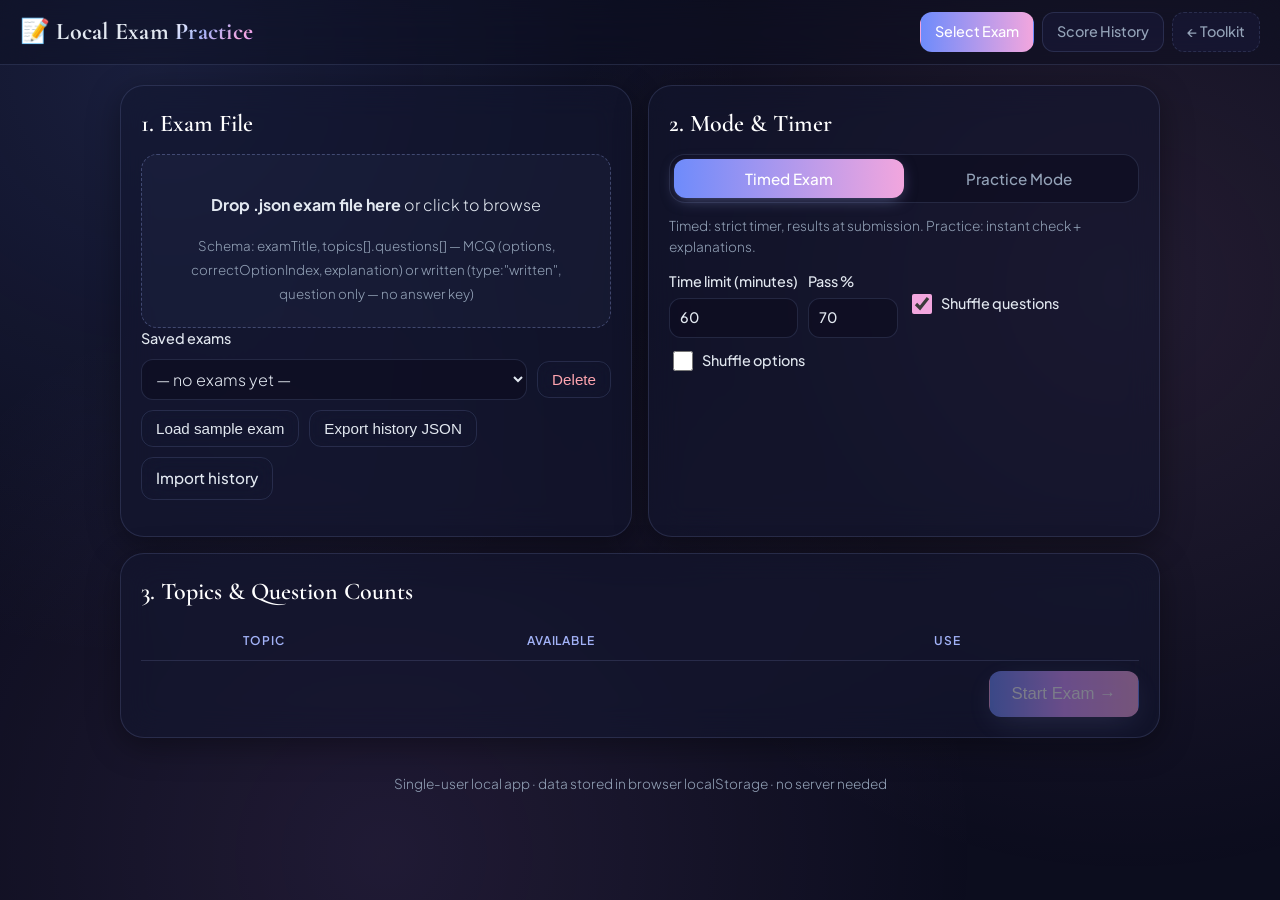
==== exam/index.html @ 3dac307d "Added exam web app" ====
<!DOCTYPE html>
<html lang="en">
<head>
<meta charset="UTF-8" />
<meta name="viewport" content="width=device-width, initial-scale=1.0" />
<title>Select Exam — Local Practice Exam App</title>
<meta name="theme-color" content="#0c0d1e" />
<meta name="description" content="Practice exams with timer, scoring and history — runs entirely in your browser." />
<meta name="mobile-web-app-capable" content="yes" />
<meta name="apple-mobile-web-app-capable" content="yes" />
<meta name="apple-mobile-web-app-status-bar-style" content="black-translucent" />
<meta name="apple-mobile-web-app-title" content="Practice Exam" />
<link rel="manifest" href="../manifest.webmanifest" />
<link rel="icon" type="image/svg+xml" href="../icons/icon.svg" />
<link rel="apple-touch-icon" href="../icons/icon-192.png" />
<link rel="preconnect" href="https://fonts.googleapis.com" />
<link rel="preconnect" href="https://fonts.gstatic.com" crossorigin />
<link href="https://fonts.googleapis.com/css2?family=Cormorant+Garamond:ital,wght@0,300;0,400;0,600;0,700;1,400&family=Plus+Jakarta+Sans:wght@300;400;500;600;700&display=swap" rel="stylesheet" />
<link rel="stylesheet" href="css/styles.css" />
</head>
<body>
<header class="app-header">
  <div class="brand">📝 Local Exam <span>Practice</span></div>
  <nav id="main-nav">
    <a href="index.html" data-page="select" class="nav-btn active">Select Exam</a>
    <a href="history.html" data-page="history" class="nav-btn">Score History</a>
    <a href="../index.html" class="nav-btn toolkit">← Toolkit</a>
  </nav>
</header>

<main id="app">
  <div class="grid-2">
    <div class="card">
      <h2>1. Exam File</h2>
      <div id="dropzone" class="dropzone">
        <p><strong>Drop .json exam file here</strong> or click to browse</p>
        <input type="file" id="file-input" accept=".json,application/json" hidden />
        <small>Schema: examTitle, topics[].questions[] — MCQ (options, correctOptionIndex, explanation) or written (type:"written", question only — no answer key)</small>
      </div>
      <label class="field-label">Saved exams</label>
      <div class="row">
        <select id="saved-exams"></select>
        <button id="btn-delete-exam" class="btn danger ghost" title="Delete selected exam">Delete</button>
      </div>
      <div class="row">
        <button id="btn-load-sample" class="btn ghost">Load sample exam</button>
        <button id="btn-export-history" class="btn ghost">Export history JSON</button>
        <label class="btn ghost file-label">Import history
          <input type="file" id="history-import" accept=".json" hidden />
        </label>
      </div>
      <p id="exam-meta" class="muted"></p>
    </div>

    <div class="card">
      <h2>2. Mode & Timer</h2>
      <div class="segmented" id="mode-selector">
        <button data-mode="timed" class="active">Timed Exam</button>
        <button data-mode="practice">Practice Mode</button>
      </div>
      <p class="muted small" id="mode-help">Timed: strict timer, results at submission. Practice: instant check + explanations.</p>
      <div class="row">
        <label class="field-label">Time limit (minutes)
          <input type="number" id="time-limit" min="1" max="600" value="60" />
        </label>
        <label class="field-label">Pass %
          <input type="number" id="pass-pct" min="1" max="100" value="70" />
        </label>
        <label class="field-label checkbox"><input type="checkbox" id="shuffle-q" checked /> Shuffle questions</label>
        <label class="field-label checkbox"><input type="checkbox" id="shuffle-o" /> Shuffle options</label>
      </div>
    </div>
  </div>

  <div class="card">
    <h2>3. Topics & Question Counts</h2>
    <table class="topic-table">
      <thead><tr><th></th><th>Topic</th><th>Available</th><th>Use</th></tr></thead>
      <tbody id="topic-rows"></tbody>
    </table>
    <div class="row space-between">
      <p id="total-selected" class="muted"></p>
      <button id="btn-start" class="btn primary big" disabled>Start Exam →</button>
    </div>
  </div>
</main>

<footer class="muted small center">Single-user local app · data stored in browser localStorage · no server needed</footer>
<script type="module" src="js/dashboard.js"></script>
<script>
if ('serviceWorker' in navigator) {
  window.addEventListener('load', () => { navigator.serviceWorker.register('../sw.js'); });
}
</script>
</body>
</html>
---- exam/css/styles.css ----
:root{
  --bg:#0c0d1e;
  --bg2:#1c1d42;
  --deep:rgba(12,13,30,.6);
  --card:rgba(19,22,48,.55);
  --card2:rgba(28,29,66,.45);
  --line:rgba(162,178,247,.15);
  --line2:rgba(216,150,255,.18);
  --ink:#e2e8f0;
  --muted:#94a3b8;
  --faint:#7c86b8;
  --primary:#a2b2f7;
  --peri-dark:#6e8bfb;
  --violet:#d896ff;
  --sakura:#f2a6de;
  --celestial:#89cff0;
  --green:#8fe3b0;
  --red:#fda4af;
  --yellow:#f2a6de;
  --radius:1rem;
  --serif:'Cormorant Garamond',Georgia,serif;
  --sans:'Plus Jakarta Sans',system-ui,-apple-system,sans-serif;
}
*{box-sizing:border-box}
html{-webkit-text-size-adjust:100%}
body{
  margin:0;
  font-family:var(--sans);
  font-weight:300;
  line-height:1.5;
  background:var(--bg);
  color:var(--ink);
  min-height:100vh;
  padding-top:env(safe-area-inset-top,0px);
  padding-bottom:env(safe-area-inset-bottom,0px);
}
body::before{
  content:'';
  position:fixed;
  inset:0;
  pointer-events:none;
  z-index:0;
  background:
    radial-gradient(circle at 12% 8%,rgba(110,139,251,.14),transparent 42%),
    radial-gradient(circle at 88% 32%,rgba(242,166,222,.1),transparent 46%),
    radial-gradient(circle at 30% 95%,rgba(216,150,255,.1),transparent 48%);
}
.app-header,main,footer{position:relative;z-index:1}
::selection{background:rgba(242,166,222,.3);color:#fff}
::-webkit-scrollbar{width:8px}
::-webkit-scrollbar-track{background:#0c0d1e}
::-webkit-scrollbar-thumb{background:#2b2e5c;border-radius:4px}
::-webkit-scrollbar-thumb:hover{background:#a2b2f7}
.app-header{
  display:flex;justify-content:space-between;align-items:center;gap:10px;flex-wrap:wrap;
  padding:12px 20px;
  background:rgba(12,13,30,.4);
  -webkit-backdrop-filter:blur(16px);backdrop-filter:blur(16px);
  border-bottom:1px solid var(--line);
  color:var(--ink);
  position:sticky;top:0;z-index:10;
}
.brand{font-family:var(--serif);font-weight:700;font-size:1.5rem;letter-spacing:.01em}
.brand span{
  background:linear-gradient(135deg,#fff 0%,#a2b2f7 40%,#f2a6de 80%,#d896ff 100%);
  -webkit-background-clip:text;background-clip:text;-webkit-text-fill-color:transparent;
}
nav#main-nav{display:flex;gap:8px;flex-wrap:wrap}
.nav-btn{background:var(--card2);border:1px solid var(--line);color:var(--muted);border-radius:.75rem;padding:8px 14px;cursor:pointer;text-decoration:none;display:inline-block;font-weight:500;font-size:.9rem;transition:all .3s ease}
.nav-btn.active,.nav-btn:hover{background:linear-gradient(to right,var(--peri-dark),var(--sakura));border-color:transparent;color:#fff}
.nav-btn.toolkit{border-style:dashed}
main{max-width:1080px;margin:0 auto;padding:20px}
.view{display:none}.view.active{display:block;animation:fade .2s ease-in}@keyframes fade{from{opacity:0}to{opacity:1}}
.card{
  background:var(--card);
  -webkit-backdrop-filter:blur(16px);backdrop-filter:blur(16px);
  border:1px solid var(--line);
  border-radius:1.5rem;
  padding:20px;margin-bottom:16px;
  box-shadow:0 8px 32px 0 rgba(0,0,0,.37);
}
.card h2{font-family:var(--serif);font-weight:600;font-size:1.5rem;color:#fff;margin:0 0 12px}
.grid-2{display:grid;grid-template-columns:1fr 1fr;gap:16px}.grid-3{display:grid;grid-template-columns:repeat(3,1fr);gap:16px;margin-bottom:16px}
@media(max-width:800px){.grid-2,.grid-3{grid-template-columns:1fr}.exam-layout{flex-direction:column}}
.dropzone{border:1px dashed rgba(162,178,247,.3);border-radius:1rem;padding:22px;text-align:center;cursor:pointer;background:rgba(162,178,247,.04);transition:all .3s ease}
.dropzone.drag{background:rgba(242,166,222,.07);border-color:rgba(242,166,222,.5)}
.dropzone small{color:var(--muted);font-weight:300}
.row{display:flex;gap:10px;align-items:center;flex-wrap:wrap;margin-top:10px}.space-between{justify-content:space-between}.spacer{flex:1}
.field-label{display:flex;flex-direction:column;gap:6px;font-weight:500;font-size:.9rem;color:var(--ink)}.field-label.checkbox{flex-direction:row;align-items:center}
input[type=number],select{padding:8px 10px;background:var(--deep);border:1px solid var(--line);border-radius:.75rem;min-width:90px;color:var(--ink);font:inherit}
input[type=number]:focus,select:focus{outline:none;border-color:rgba(242,166,222,.5);box-shadow:0 0 0 2px rgba(242,166,222,.15)}
select{flex:1}
input[type=checkbox]{width:20px;height:20px;accent-color:var(--sakura)}
.btn{border:1px solid var(--line);background:var(--card2);-webkit-backdrop-filter:blur(12px);backdrop-filter:blur(12px);border-radius:.75rem;padding:9px 14px;cursor:pointer;font-weight:500;color:var(--ink);text-decoration:none;display:inline-block;font-size:.95rem;transition:all .3s ease}
.btn.primary{background:linear-gradient(to right,var(--peri-dark),var(--violet),var(--sakura));border-color:transparent;color:#fff;box-shadow:0 8px 32px -8px rgba(162,178,247,.4)}
.btn.big{font-size:1.05rem;padding:12px 22px}
.btn.danger{color:var(--red)}.btn.ghost{background:transparent}.btn:hover{border-color:rgba(242,166,222,.4);color:#fff}.btn.primary:hover{color:#fff}
.btn:disabled{opacity:.45;cursor:not-allowed}
.file-label{cursor:pointer}
.segmented{display:flex;background:var(--deep);border:1px solid var(--line);border-radius:1rem;padding:4px}
.segmented button{flex:1;border:0;background:transparent;padding:10px;border-radius:.75rem;font-weight:500;font-size:.95rem;cursor:pointer;color:var(--muted);font-family:var(--sans);transition:all .3s ease}
.segmented button.active{background:linear-gradient(to right,var(--peri-dark),var(--sakura));color:#fff;box-shadow:0 4px 16px -4px rgba(162,178,247,.5)}
.muted{color:var(--muted)}.small{font-size:.85rem}.center{text-align:center}
.topic-table{width:100%;border-collapse:collapse}.topic-table th,.topic-table td{padding:10px;border-bottom:1px solid var(--line);text-align:left}
.topic-table th{font-size:.75rem;font-weight:600;text-transform:uppercase;letter-spacing:.08em;color:var(--primary)}
.topic-table input[type=number]{width:80px;min-width:0}
.exam-topbar{display:flex;gap:12px;align-items:center;background:var(--card);-webkit-backdrop-filter:blur(16px);backdrop-filter:blur(16px);border:1px solid var(--line);border-radius:1rem;padding:10px 14px;margin-bottom:12px;box-shadow:0 8px 32px 0 rgba(0,0,0,.37);position:sticky;top:62px;z-index:5;flex-wrap:wrap}
.topbar-mid{display:flex;align-items:center;gap:10px;flex:1;min-width:140px}
.progress{width:180px;max-width:100%;height:10px;background:var(--deep);border:1px solid var(--line);border-radius:99px;overflow:hidden;flex:1}
#progress-fill{height:100%;width:0;background:linear-gradient(to right,var(--peri-dark),var(--sakura))}
#progress-label{color:var(--muted);font-size:.8rem}
.timer{font-variant-numeric:tabular-nums;font-weight:600;font-size:1.2rem;background:var(--deep);border:1px solid var(--line);color:var(--ink);padding:6px 12px;border-radius:.75rem}
.timer.danger{background:rgba(253,164,175,.15);border-color:var(--red);color:var(--red);animation:pulse 1s infinite}
@keyframes pulse{50%{opacity:.7}}
.badge{display:inline-block;background:rgba(242,166,222,.15);border:1px solid rgba(242,166,222,.3);color:var(--sakura);font-size:.75rem;font-weight:600;padding:3px 9px;border-radius:99px}
.exam-layout{display:flex;gap:14px;align-items:flex-start}
.navigator{background:var(--card);-webkit-backdrop-filter:blur(16px);backdrop-filter:blur(16px);border:1px solid var(--line);border-radius:1rem;padding:12px;display:grid;grid-template-columns:repeat(5,38px);gap:8px;box-shadow:0 8px 32px 0 rgba(0,0,0,.37)}
.navigator.collapsed{display:none}
.nav-dot{width:38px;height:38px;border-radius:.75rem;border:1px solid var(--line);background:var(--deep);color:var(--muted);cursor:pointer;font-weight:600;position:relative;transition:all .3s ease}
.nav-dot.answered{background:linear-gradient(to right,var(--peri-dark),var(--sakura));color:#fff;border-color:transparent}
.nav-dot.current{outline:2px solid var(--primary);color:var(--ink)}
.nav-dot.flagged::after{content:"⚑";position:absolute;top:-9px;right:-5px;font-size:.8rem;color:var(--sakura)}
.question-card{flex:1;min-width:0}
#q-count{margin-left:8px}
#q-text{font-family:var(--serif);font-weight:600;font-size:1.6rem;color:#fff}
.opt{display:flex;align-items:center;gap:10px;background:var(--card2);border:1px solid var(--line);border-radius:.75rem;padding:11px;margin:8px 0;cursor:pointer;transition:all .3s ease}
.opt:hover{border-color:rgba(242,166,222,.45)}
.opt.selected{border-color:var(--primary);background:rgba(162,178,247,.12)}
.opt.correct{border-color:var(--green);background:rgba(143,227,176,.1)}
.opt.wrong{border-color:var(--red);background:rgba(253,164,175,.1)}
.opt.eliminated{opacity:.45;text-decoration:line-through}
.opt .elim{margin-left:auto;border:0;background:transparent;color:var(--muted);cursor:pointer;opacity:.6}
.opt .elim:hover{opacity:1;color:var(--ink)}
.explanation{background:rgba(216,150,255,.08);border:1px solid var(--line2);border-radius:.75rem;padding:12px;margin-top:12px}
.hidden{display:none!important}
.hero{text-align:center;padding:28px}
.hero.pass{border-top:8px solid var(--green)}
.hero.fail{border-top:8px solid var(--red)}
.hero h1{
  font-size:3rem;margin:0;
  background:linear-gradient(135deg,#fff 0%,#a2b2f7 40%,#f2a6de 80%,#d896ff 100%);
  -webkit-background-clip:text;background-clip:text;-webkit-text-fill-color:transparent;
  filter:drop-shadow(0 0 15px rgba(162,178,247,.4));
}
.tbar{height:12px;background:var(--deep);border:1px solid var(--line);border-radius:99px;overflow:hidden}
.tbar>div{height:100%;background:linear-gradient(90deg,var(--peri-dark),var(--celestial))}
.stat{background:var(--card);-webkit-backdrop-filter:blur(16px);backdrop-filter:blur(16px);border:1px solid var(--line);border-radius:1rem;padding:16px;text-align:center;box-shadow:0 8px 32px 0 rgba(0,0,0,.37)}
.stat b{font-size:1.6rem;display:block;color:var(--peri-light)}
.stat span{color:var(--muted);font-size:.8rem}
#trend-chart{width:100%;background:var(--deep);border-radius:.75rem;border:1px solid var(--line)}
.review-item{border-bottom:1px solid var(--line);padding:12px 0}
.written-wrap{display:flex;flex-direction:column;gap:8px}
.written-input{width:100%;min-height:160px;padding:12px;background:var(--deep);border:1px solid var(--line);border-radius:.75rem;font:inherit;color:var(--ink);resize:vertical}
.written-input:focus{outline:none;border-color:rgba(242,166,222,.5);box-shadow:0 0 0 2px rgba(242,166,222,.15)}
.written-input::placeholder{color:var(--faint)}
.nav-dot.written{border-style:dashed}
footer{padding:0 20px 32px}
@media(prefers-reduced-motion:reduce){*{transition:none!important;animation:none!important}}
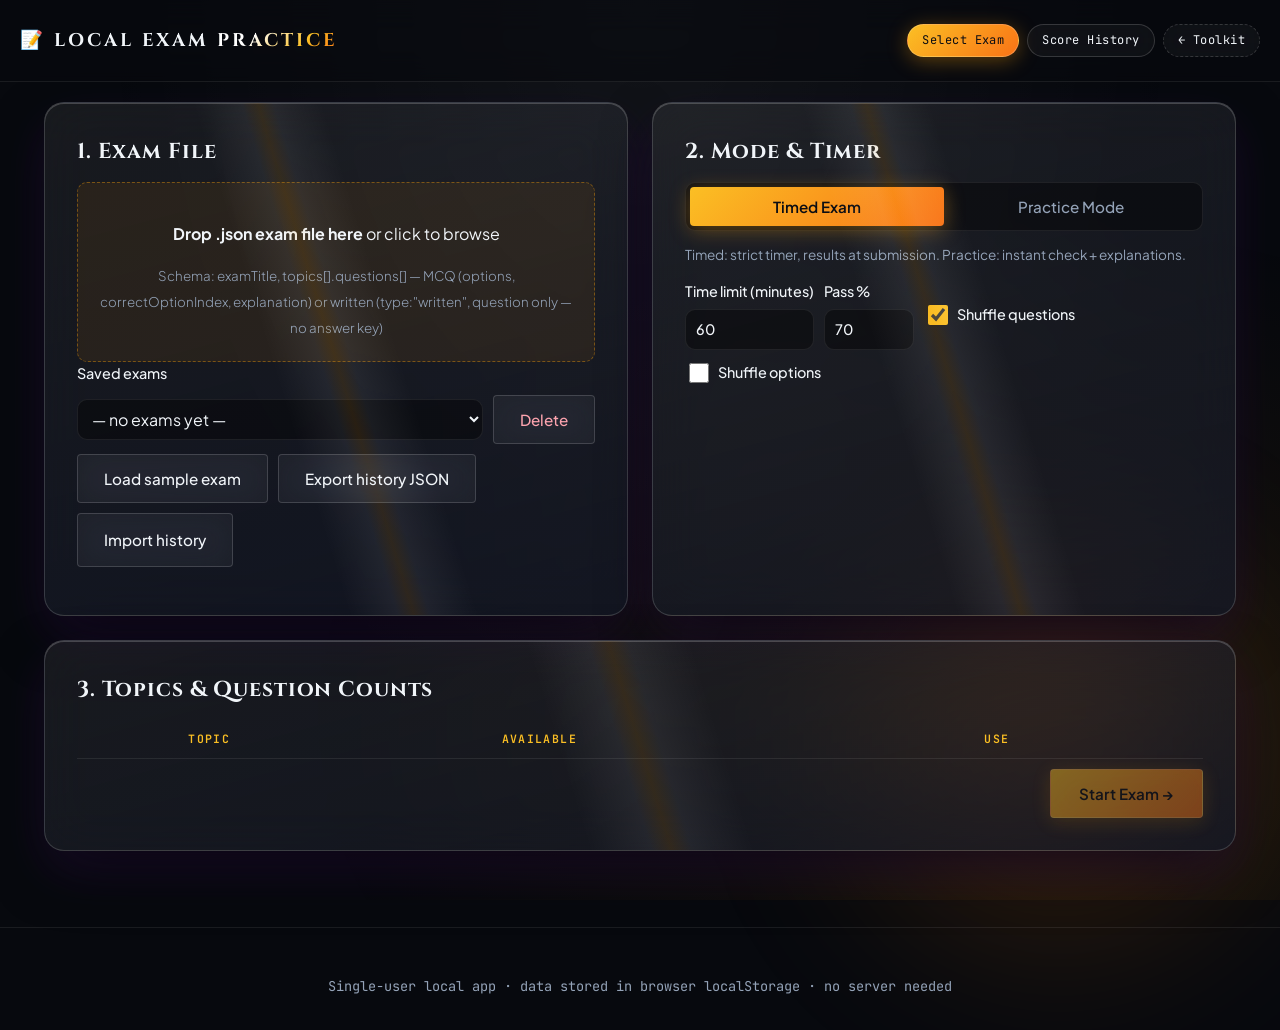
==== commit 30c26d10: "Updated the theme for the exam web app" ====
--- a/exam/index.html
+++ b/exam/index.html
@@ -4,7 +4,7 @@
 <meta charset="UTF-8" />
 <meta name="viewport" content="width=device-width, initial-scale=1.0" />
 <title>Select Exam — Local Practice Exam App</title>
-<meta name="theme-color" content="#0c0d1e" />
+<meta name="theme-color" content="#07090e" />
 <meta name="description" content="Practice exams with timer, scoring and history — runs entirely in your browser." />
 <meta name="mobile-web-app-capable" content="yes" />
 <meta name="apple-mobile-web-app-capable" content="yes" />
@@ -15,7 +15,7 @@
 <link rel="apple-touch-icon" href="../icons/icon-192.png" />
 <link rel="preconnect" href="https://fonts.googleapis.com" />
 <link rel="preconnect" href="https://fonts.gstatic.com" crossorigin />
-<link href="https://fonts.googleapis.com/css2?family=Cormorant+Garamond:ital,wght@0,300;0,400;0,600;0,700;1,400&family=Plus+Jakarta+Sans:wght@300;400;500;600;700&display=swap" rel="stylesheet" />
+<link href="https://fonts.googleapis.com/css2?family=Cinzel:wght@500;700;900&family=JetBrains+Mono:wght@300;400;600&family=Plus+Jakarta+Sans:wght@300;400;500;600&display=swap" rel="stylesheet" />
 <link rel="stylesheet" href="css/styles.css" />
 </head>
 <body>
--- a/exam/css/styles.css
+++ b/exam/css/styles.css
@@ -1,39 +1,51 @@
+/* NOCTURNE // Rain Refraction theme — applied to Local Practice Exam App.
+   Structure / class names unchanged; only design tokens restyled. */
 :root{
-  --bg:#0c0d1e;
-  --bg2:#1c1d42;
-  --deep:rgba(12,13,30,.6);
-  --card:rgba(19,22,48,.55);
-  --card2:rgba(28,29,66,.45);
-  --line:rgba(162,178,247,.15);
-  --line2:rgba(216,150,255,.18);
-  --ink:#e2e8f0;
-  --muted:#94a3b8;
-  --faint:#7c86b8;
-  --primary:#a2b2f7;
-  --peri-dark:#6e8bfb;
-  --violet:#d896ff;
-  --sakura:#f2a6de;
-  --celestial:#89cff0;
-  --green:#8fe3b0;
+  --bg-void:#07090e;
+  --bg-surface:rgba(14,18,28,.75);
+  --bg-glass:rgba(255,255,255,.04);
+  --bg-glass-hover:rgba(255,255,255,.075);
+  --border-subtle:rgba(255,255,255,.08);
+  --border-glass:rgba(255,255,255,.16);
+  --border-amber:rgba(245,158,11,.4);
+  --amber-primary:#fbbf24;
+  --amber-burn:#f97316;
+  --amber-glare:#fef08a;
+  --violet-neon:#a855f7;
+  --violet-dusk:#3b0764;
+  --cyan-drop:#38bdf8;
+  --text-main:#f1f5f9;
+  --text-dim:#94a3b8;
+  --text-muted:#64748b;
+  --green:#34d399;
   --red:#fda4af;
-  --yellow:#f2a6de;
-  --radius:1rem;
-  --serif:'Cormorant Garamond',Georgia,serif;
-  --sans:'Plus Jakarta Sans',system-ui,-apple-system,sans-serif;
+  --font-display:'Cinzel',Georgia,serif;
+  --font-body:'Plus Jakarta Sans',-apple-system,sans-serif;
+  --font-mono:'JetBrains Mono',monospace;
+  --radius-sm:4px;
+  --radius-md:10px;
+  --radius-lg:20px;
+  --radius-full:9999px;
+  --shadow-amber-glow:0 0 28px -4px rgba(245,158,11,.35);
+  --shadow-violet-puddle:0 20px 50px -10px rgba(147,51,234,.25);
 }
 *{box-sizing:border-box}
 html{-webkit-text-size-adjust:100%}
 body{
   margin:0;
-  font-family:var(--sans);
-  font-weight:300;
-  line-height:1.5;
-  background:var(--bg);
-  color:var(--ink);
+  font-family:var(--font-body);
+  font-weight:400;
+  line-height:1.6;
+  background-color:var(--bg-void);
+  color:var(--text-main);
   min-height:100vh;
+  overflow-x:hidden;
+  -webkit-font-smoothing:antialiased;
+  -moz-osx-font-smoothing:grayscale;
   padding-top:env(safe-area-inset-top,0px);
   padding-bottom:env(safe-area-inset-bottom,0px);
 }
+/* Atmospheric layers (theme-only, no new DOM) */
 body::before{
   content:'';
   position:fixed;
@@ -41,118 +53,146 @@
   pointer-events:none;
   z-index:0;
   background:
-    radial-gradient(circle at 12% 8%,rgba(110,139,251,.14),transparent 42%),
-    radial-gradient(circle at 88% 32%,rgba(242,166,222,.1),transparent 46%),
-    radial-gradient(circle at 30% 95%,rgba(216,150,255,.1),transparent 48%);
+    radial-gradient(ellipse at 50% 0%,rgba(255,255,255,.05) 0%,transparent 60%),
+    radial-gradient(ellipse at 80% 80%,rgba(245,158,11,.08) 0%,transparent 50%);
+}
+body::after{
+  content:'';
+  position:fixed;
+  pointer-events:none;
+  z-index:0;
+  bottom:-150px;
+  right:-80px;
+  width:600px;
+  height:600px;
+  background:radial-gradient(circle,rgba(249,115,22,.22) 0%,rgba(217,119,6,.08) 45%,transparent 70%);
+  filter:blur(60px);
 }
 .app-header,main,footer{position:relative;z-index:1}
-::selection{background:rgba(242,166,222,.3);color:#fff}
+::selection{background:rgba(245,158,11,.35);color:#000}
 ::-webkit-scrollbar{width:8px}
-::-webkit-scrollbar-track{background:#0c0d1e}
-::-webkit-scrollbar-thumb{background:#2b2e5c;border-radius:4px}
-::-webkit-scrollbar-thumb:hover{background:#a2b2f7}
+::-webkit-scrollbar-track{background:#07090e}
+::-webkit-scrollbar-thumb{background:#2a2f3f;border-radius:4px}
+::-webkit-scrollbar-thumb:hover{background:var(--amber-primary)}
 .app-header{
   display:flex;justify-content:space-between;align-items:center;gap:10px;flex-wrap:wrap;
-  padding:12px 20px;
-  background:rgba(12,13,30,.4);
+  padding:24px 20px;
+  background:rgba(7,9,14,.6);
   -webkit-backdrop-filter:blur(16px);backdrop-filter:blur(16px);
-  border-bottom:1px solid var(--line);
-  color:var(--ink);
+  border-bottom:1px solid var(--border-subtle);
+  color:var(--text-main);
   position:sticky;top:0;z-index:10;
 }
-.brand{font-family:var(--serif);font-weight:700;font-size:1.5rem;letter-spacing:.01em}
+.brand{font-family:var(--font-display);font-weight:700;font-size:1.15rem;letter-spacing:.16em;text-transform:uppercase;color:var(--text-main)}
 .brand span{
-  background:linear-gradient(135deg,#fff 0%,#a2b2f7 40%,#f2a6de 80%,#d896ff 100%);
+  background:linear-gradient(135deg,#fff 30%,var(--amber-primary) 70%,var(--amber-burn) 100%);
   -webkit-background-clip:text;background-clip:text;-webkit-text-fill-color:transparent;
 }
-nav#main-nav{display:flex;gap:8px;flex-wrap:wrap}
-.nav-btn{background:var(--card2);border:1px solid var(--line);color:var(--muted);border-radius:.75rem;padding:8px 14px;cursor:pointer;text-decoration:none;display:inline-block;font-weight:500;font-size:.9rem;transition:all .3s ease}
-.nav-btn.active,.nav-btn:hover{background:linear-gradient(to right,var(--peri-dark),var(--sakura));border-color:transparent;color:#fff}
+nav#main-nav{display:flex;gap:8px;flex-wrap:wrap;font-family:var(--font-mono)}
+.nav-btn{background:var(--bg-glass);border:1px solid var(--border-glass);color:var(--text-main);border-radius:var(--radius-full);padding:6px 14px;cursor:pointer;text-decoration:none;display:inline-block;font-weight:400;font-size:.75rem;letter-spacing:.04em;transition:all .25s cubic-bezier(.16,1,.3,1);-webkit-backdrop-filter:blur(12px);backdrop-filter:blur(12px)}
+.nav-btn.active,.nav-btn:hover{background:linear-gradient(135deg,var(--amber-primary),var(--amber-burn));border-color:rgba(255,255,255,.2);color:#0b0d13;box-shadow:0 4px 20px rgba(245,158,11,.35)}
 .nav-btn.toolkit{border-style:dashed}
-main{max-width:1080px;margin:0 auto;padding:20px}
+main{max-width:1240px;margin:0 auto;padding:20px 24px}
 .view{display:none}.view.active{display:block;animation:fade .2s ease-in}@keyframes fade{from{opacity:0}to{opacity:1}}
 .card{
-  background:var(--card);
-  -webkit-backdrop-filter:blur(16px);backdrop-filter:blur(16px);
-  border:1px solid var(--line);
-  border-radius:1.5rem;
-  padding:20px;margin-bottom:16px;
-  box-shadow:0 8px 32px 0 rgba(0,0,0,.37);
+  background:linear-gradient(165deg,rgba(255,255,255,.07) 0%,rgba(20,24,38,.8) 100%);
+  -webkit-backdrop-filter:blur(24px);backdrop-filter:blur(24px);
+  border:1px solid var(--border-glass);
+  border-radius:var(--radius-lg);
+  padding:32px;margin-bottom:24px;
+  box-shadow:0 24px 60px -12px rgba(0,0,0,.8),inset 0 1px 0 rgba(255,255,255,.2),var(--shadow-violet-puddle);
+  position:relative;
+  overflow:hidden;
 }
-.card h2{font-family:var(--serif);font-weight:600;font-size:1.5rem;color:#fff;margin:0 0 12px}
-.grid-2{display:grid;grid-template-columns:1fr 1fr;gap:16px}.grid-3{display:grid;grid-template-columns:repeat(3,1fr);gap:16px;margin-bottom:16px}
+.card::before{
+  content:'';
+  position:absolute;
+  top:-50%;left:-50%;width:200%;height:200%;
+  background:linear-gradient(45deg,transparent 46%,rgba(255,255,255,.06) 49%,rgba(245,158,11,.12) 50%,rgba(255,255,255,.06) 51%,transparent 54%);
+  pointer-events:none;
+  transform:rotate(28deg);
+}
+.card h2{font-family:var(--font-display);font-weight:700;font-size:1.35rem;letter-spacing:.04em;color:var(--text-main);margin:0 0 12px}
+.grid-2{display:grid;grid-template-columns:1fr 1fr;gap:24px}.grid-3{display:grid;grid-template-columns:repeat(3,1fr);gap:24px;margin-bottom:16px}
 @media(max-width:800px){.grid-2,.grid-3{grid-template-columns:1fr}.exam-layout{flex-direction:column}}
-.dropzone{border:1px dashed rgba(162,178,247,.3);border-radius:1rem;padding:22px;text-align:center;cursor:pointer;background:rgba(162,178,247,.04);transition:all .3s ease}
-.dropzone.drag{background:rgba(242,166,222,.07);border-color:rgba(242,166,222,.5)}
-.dropzone small{color:var(--muted);font-weight:300}
+.dropzone{border:1px dashed var(--border-amber);border-radius:var(--radius-md);padding:22px;text-align:center;cursor:pointer;background:rgba(245,158,11,.08);transition:all .3s ease}
+.dropzone.drag{background:rgba(245,158,11,.14);border-color:var(--amber-primary);box-shadow:var(--shadow-amber-glow)}
+.dropzone small{color:var(--text-dim);font-weight:300}
 .row{display:flex;gap:10px;align-items:center;flex-wrap:wrap;margin-top:10px}.space-between{justify-content:space-between}.spacer{flex:1}
-.field-label{display:flex;flex-direction:column;gap:6px;font-weight:500;font-size:.9rem;color:var(--ink)}.field-label.checkbox{flex-direction:row;align-items:center}
-input[type=number],select{padding:8px 10px;background:var(--deep);border:1px solid var(--line);border-radius:.75rem;min-width:90px;color:var(--ink);font:inherit}
-input[type=number]:focus,select:focus{outline:none;border-color:rgba(242,166,222,.5);box-shadow:0 0 0 2px rgba(242,166,222,.15)}
+.field-label{display:flex;flex-direction:column;gap:6px;font-weight:500;font-size:.9rem;color:var(--text-main)}.field-label.checkbox{flex-direction:row;align-items:center}
+input[type=number],select{padding:8px 10px;background:rgba(0,0,0,.4);border:1px solid var(--border-subtle);border-radius:var(--radius-md);min-width:90px;color:var(--text-main);font:inherit}
+input[type=number]:focus,select:focus{outline:none;border-color:var(--amber-primary);box-shadow:0 0 0 2px rgba(245,158,11,.2)}
 select{flex:1}
-input[type=checkbox]{width:20px;height:20px;accent-color:var(--sakura)}
-.btn{border:1px solid var(--line);background:var(--card2);-webkit-backdrop-filter:blur(12px);backdrop-filter:blur(12px);border-radius:.75rem;padding:9px 14px;cursor:pointer;font-weight:500;color:var(--ink);text-decoration:none;display:inline-block;font-size:.95rem;transition:all .3s ease}
-.btn.primary{background:linear-gradient(to right,var(--peri-dark),var(--violet),var(--sakura));border-color:transparent;color:#fff;box-shadow:0 8px 32px -8px rgba(162,178,247,.4)}
-.btn.big{font-size:1.05rem;padding:12px 22px}
-.btn.danger{color:var(--red)}.btn.ghost{background:transparent}.btn:hover{border-color:rgba(242,166,222,.4);color:#fff}.btn.primary:hover{color:#fff}
-.btn:disabled{opacity:.45;cursor:not-allowed}
+input[type=checkbox]{width:20px;height:20px;accent-color:var(--amber-primary)}
+.btn{border:1px solid var(--border-glass);background:var(--bg-glass);-webkit-backdrop-filter:blur(16px);backdrop-filter:blur(16px);border-radius:var(--radius-sm);padding:14px 26px;cursor:pointer;font-weight:500;color:var(--text-main);text-decoration:none;display:inline-flex;align-items:center;gap:10px;font-size:.95rem;transition:all .25s ease;font-family:var(--font-body)}
+.btn.primary{background:linear-gradient(135deg,var(--amber-primary),var(--amber-burn));border:1px solid rgba(255,255,255,.2);color:#0b0d13;box-shadow:0 4px 20px rgba(245,158,11,.35);font-weight:600}
+.btn.big{font-size:.95rem;padding:14px 28px}
+.btn.danger{color:var(--red)}.btn.ghost{background:var(--bg-glass)}.btn:hover{border-color:rgba(255,255,255,.35);transform:translateY(-2px)}.btn.primary:hover{color:#000;box-shadow:0 6px 28px rgba(245,158,11,.55)}
+.btn:focus-visible{outline:2px solid var(--amber-primary);outline-offset:2px}
+.btn:disabled{opacity:.45;cursor:not-allowed;transform:none}
 .file-label{cursor:pointer}
-.segmented{display:flex;background:var(--deep);border:1px solid var(--line);border-radius:1rem;padding:4px}
-.segmented button{flex:1;border:0;background:transparent;padding:10px;border-radius:.75rem;font-weight:500;font-size:.95rem;cursor:pointer;color:var(--muted);font-family:var(--sans);transition:all .3s ease}
-.segmented button.active{background:linear-gradient(to right,var(--peri-dark),var(--sakura));color:#fff;box-shadow:0 4px 16px -4px rgba(162,178,247,.5)}
-.muted{color:var(--muted)}.small{font-size:.85rem}.center{text-align:center}
-.topic-table{width:100%;border-collapse:collapse}.topic-table th,.topic-table td{padding:10px;border-bottom:1px solid var(--line);text-align:left}
-.topic-table th{font-size:.75rem;font-weight:600;text-transform:uppercase;letter-spacing:.08em;color:var(--primary)}
+.segmented{display:flex;background:rgba(0,0,0,.4);border:1px solid var(--border-subtle);border-radius:var(--radius-md);padding:4px}
+.segmented button{flex:1;border:0;background:transparent;padding:10px;border-radius:var(--radius-sm);font-weight:500;font-size:.95rem;cursor:pointer;color:var(--text-dim);font-family:var(--font-body);transition:all .3s ease}
+.segmented button.active{background:linear-gradient(135deg,var(--amber-primary),var(--amber-burn));color:#0b0d13;box-shadow:0 4px 20px rgba(245,158,11,.35);font-weight:600}
+.muted{color:var(--text-dim)}.small{font-size:.85rem}.center{text-align:center}
+.topic-table{width:100%;border-collapse:collapse}.topic-table th,.topic-table td{padding:10px;border-bottom:1px solid var(--border-subtle);text-align:left}
+.topic-table th{font-family:var(--font-mono);font-size:.72rem;font-weight:600;text-transform:uppercase;letter-spacing:.12em;color:var(--amber-primary)}
 .topic-table input[type=number]{width:80px;min-width:0}
-.exam-topbar{display:flex;gap:12px;align-items:center;background:var(--card);-webkit-backdrop-filter:blur(16px);backdrop-filter:blur(16px);border:1px solid var(--line);border-radius:1rem;padding:10px 14px;margin-bottom:12px;box-shadow:0 8px 32px 0 rgba(0,0,0,.37);position:sticky;top:62px;z-index:5;flex-wrap:wrap}
+.exam-topbar{display:flex;gap:12px;align-items:center;background:var(--bg-surface);-webkit-backdrop-filter:blur(14px);backdrop-filter:blur(14px);border:1px solid var(--border-subtle);border-radius:var(--radius-md);padding:10px 14px;margin-bottom:12px;box-shadow:0 16px 36px -8px rgba(0,0,0,.6);position:sticky;top:78px;z-index:5;flex-wrap:wrap}
 .topbar-mid{display:flex;align-items:center;gap:10px;flex:1;min-width:140px}
-.progress{width:180px;max-width:100%;height:10px;background:var(--deep);border:1px solid var(--line);border-radius:99px;overflow:hidden;flex:1}
-#progress-fill{height:100%;width:0;background:linear-gradient(to right,var(--peri-dark),var(--sakura))}
-#progress-label{color:var(--muted);font-size:.8rem}
-.timer{font-variant-numeric:tabular-nums;font-weight:600;font-size:1.2rem;background:var(--deep);border:1px solid var(--line);color:var(--ink);padding:6px 12px;border-radius:.75rem}
+.progress{width:180px;max-width:100%;height:10px;background:rgba(0,0,0,.4);border:1px solid var(--border-subtle);border-radius:var(--radius-full);overflow:hidden;flex:1}
+#progress-fill{height:100%;width:0;background:linear-gradient(to right,var(--amber-primary),var(--amber-burn))}
+#progress-label{color:var(--text-dim);font-size:.8rem;font-family:var(--font-mono)}
+#exam-title-label{font-family:var(--font-display);letter-spacing:.04em}
+.timer{font-family:var(--font-mono);font-variant-numeric:tabular-nums;font-weight:600;font-size:1.2rem;background:rgba(0,0,0,.4);border:1px solid var(--border-subtle);color:var(--text-main);padding:6px 12px;border-radius:var(--radius-full);font-size:.9rem}
 .timer.danger{background:rgba(253,164,175,.15);border-color:var(--red);color:var(--red);animation:pulse 1s infinite}
 @keyframes pulse{50%{opacity:.7}}
-.badge{display:inline-block;background:rgba(242,166,222,.15);border:1px solid rgba(242,166,222,.3);color:var(--sakura);font-size:.75rem;font-weight:600;padding:3px 9px;border-radius:99px}
+.badge{display:inline-flex;align-items:center;gap:8px;background:rgba(245,158,11,.08);border:1px solid var(--border-amber);color:var(--amber-glare);font-family:var(--font-mono);font-size:.72rem;font-weight:400;letter-spacing:.1em;text-transform:uppercase;padding:6px 14px;border-radius:var(--radius-full)}
 .exam-layout{display:flex;gap:14px;align-items:flex-start}
-.navigator{background:var(--card);-webkit-backdrop-filter:blur(16px);backdrop-filter:blur(16px);border:1px solid var(--line);border-radius:1rem;padding:12px;display:grid;grid-template-columns:repeat(5,38px);gap:8px;box-shadow:0 8px 32px 0 rgba(0,0,0,.37)}
+.navigator{background:var(--bg-surface);-webkit-backdrop-filter:blur(14px);backdrop-filter:blur(14px);border:1px solid var(--border-subtle);border-radius:var(--radius-md);padding:12px;display:grid;grid-template-columns:repeat(5,38px);gap:8px;box-shadow:0 16px 36px -8px rgba(0,0,0,.6)}
 .navigator.collapsed{display:none}
-.nav-dot{width:38px;height:38px;border-radius:.75rem;border:1px solid var(--line);background:var(--deep);color:var(--muted);cursor:pointer;font-weight:600;position:relative;transition:all .3s ease}
-.nav-dot.answered{background:linear-gradient(to right,var(--peri-dark),var(--sakura));color:#fff;border-color:transparent}
-.nav-dot.current{outline:2px solid var(--primary);color:var(--ink)}
-.nav-dot.flagged::after{content:"⚑";position:absolute;top:-9px;right:-5px;font-size:.8rem;color:var(--sakura)}
+.nav-dot{width:38px;height:38px;border-radius:var(--radius-md);border:1px solid var(--border-subtle);background:rgba(0,0,0,.4);color:var(--text-dim);cursor:pointer;font-weight:600;font-family:var(--font-mono);position:relative;transition:all .3s ease}
+.nav-dot.answered{background:linear-gradient(135deg,var(--amber-primary),var(--amber-burn));color:#0b0d13;border-color:transparent}
+.nav-dot.current{outline:2px solid var(--amber-primary);color:var(--text-main)}
+.nav-dot.flagged::after{content:"⚑";position:absolute;top:-9px;right:-5px;font-size:.8rem;color:var(--amber-primary)}
 .question-card{flex:1;min-width:0}
-#q-count{margin-left:8px}
-#q-text{font-family:var(--serif);font-weight:600;font-size:1.6rem;color:#fff}
-.opt{display:flex;align-items:center;gap:10px;background:var(--card2);border:1px solid var(--line);border-radius:.75rem;padding:11px;margin:8px 0;cursor:pointer;transition:all .3s ease}
-.opt:hover{border-color:rgba(242,166,222,.45)}
-.opt.selected{border-color:var(--primary);background:rgba(162,178,247,.12)}
-.opt.correct{border-color:var(--green);background:rgba(143,227,176,.1)}
+#q-count{margin-left:8px;font-family:var(--font-mono);font-size:.75rem;color:var(--text-dim)}
+#q-text{font-family:var(--font-display);font-weight:700;font-size:1.55rem;line-height:1.4;color:#fff}
+.opt{display:flex;align-items:center;gap:10px;background:var(--bg-glass);border:1px solid var(--border-subtle);border-radius:var(--radius-md);padding:11px;margin:8px 0;cursor:pointer;transition:all .3s cubic-bezier(.16,1,.3,1)}
+.opt:hover{border-color:var(--border-amber);transform:translateY(-2px);background:var(--bg-glass-hover)}
+.opt.selected{border-color:var(--amber-primary);background:rgba(245,158,11,.1);box-shadow:0 0 20px -3px rgba(245,158,11,.2)}
+.opt.correct{border-color:var(--green);background:rgba(52,211,153,.1)}
 .opt.wrong{border-color:var(--red);background:rgba(253,164,175,.1)}
 .opt.eliminated{opacity:.45;text-decoration:line-through}
-.opt .elim{margin-left:auto;border:0;background:transparent;color:var(--muted);cursor:pointer;opacity:.6}
-.opt .elim:hover{opacity:1;color:var(--ink)}
-.explanation{background:rgba(216,150,255,.08);border:1px solid var(--line2);border-radius:.75rem;padding:12px;margin-top:12px}
+.opt .elim{margin-left:auto;border:0;background:transparent;color:var(--text-muted);cursor:pointer;opacity:.6}
+.opt .elim:hover{opacity:1;color:var(--text-main)}
+.explanation{background:rgba(0,0,0,.4);border:1px solid var(--border-subtle);border-radius:var(--radius-md);padding:12px;margin-top:12px;color:var(--text-dim)}
 .hidden{display:none!important}
-.hero{text-align:center;padding:28px}
+.hero{text-align:center;padding:48px}
 .hero.pass{border-top:8px solid var(--green)}
 .hero.fail{border-top:8px solid var(--red)}
 .hero h1{
-  font-size:3rem;margin:0;
-  background:linear-gradient(135deg,#fff 0%,#a2b2f7 40%,#f2a6de 80%,#d896ff 100%);
-  -webkit-background-clip:text;background-clip:text;-webkit-text-fill-color:transparent;
-  filter:drop-shadow(0 0 15px rgba(162,178,247,.4));
+  font-family:var(--font-display);
+  font-size:clamp(2.4rem,4.8vw,4.2rem);line-height:1.08;font-weight:800;margin:0;color:#fff;
+  text-shadow:0 4px 24px rgba(0,0,0,.7);
 }
-.tbar{height:12px;background:var(--deep);border:1px solid var(--line);border-radius:99px;overflow:hidden}
-.tbar>div{height:100%;background:linear-gradient(90deg,var(--peri-dark),var(--celestial))}
-.stat{background:var(--card);-webkit-backdrop-filter:blur(16px);backdrop-filter:blur(16px);border:1px solid var(--line);border-radius:1rem;padding:16px;text-align:center;box-shadow:0 8px 32px 0 rgba(0,0,0,.37)}
-.stat b{font-size:1.6rem;display:block;color:var(--peri-light)}
-.stat span{color:var(--muted);font-size:.8rem}
-#trend-chart{width:100%;background:var(--deep);border-radius:.75rem;border:1px solid var(--line)}
-.review-item{border-bottom:1px solid var(--line);padding:12px 0}
+.tbar{height:12px;background:rgba(0,0,0,.4);border:1px solid var(--border-subtle);border-radius:var(--radius-full);overflow:hidden}
+.tbar>div{height:100%;background:linear-gradient(90deg,var(--amber-primary),var(--amber-burn))}
+.stat{background:var(--bg-surface);-webkit-backdrop-filter:blur(14px);backdrop-filter:blur(14px);border:1px solid var(--border-subtle);border-radius:var(--radius-md);padding:28px;text-align:center;box-shadow:0 16px 36px -8px rgba(0,0,0,.6)}
+.stat b{font-size:1.6rem;display:block;color:var(--amber-glare);font-family:var(--font-display)}
+.stat span{color:var(--text-dim);font-size:.8rem;font-family:var(--font-mono);text-transform:uppercase;letter-spacing:.1em}
+#trend-chart{width:100%;background:rgba(0,0,0,.4);border-radius:var(--radius-md);border:1px solid var(--border-subtle)}
+.review-item{border-bottom:1px solid var(--border-subtle);padding:12px 0}
+.review-item h4{font-family:var(--font-display);letter-spacing:.03em;color:var(--text-main)}
 .written-wrap{display:flex;flex-direction:column;gap:8px}
-.written-input{width:100%;min-height:160px;padding:12px;background:var(--deep);border:1px solid var(--line);border-radius:.75rem;font:inherit;color:var(--ink);resize:vertical}
-.written-input:focus{outline:none;border-color:rgba(242,166,222,.5);box-shadow:0 0 0 2px rgba(242,166,222,.15)}
-.written-input::placeholder{color:var(--faint)}
+.written-input{width:100%;min-height:160px;padding:12px;background:rgba(0,0,0,.4);border:1px solid var(--border-subtle);border-radius:var(--radius-md);font:inherit;color:var(--text-main);resize:vertical}
+.written-input:focus{outline:none;border-color:var(--amber-primary);box-shadow:0 0 0 2px rgba(245,158,11,.2)}
+.written-input::placeholder{color:var(--text-muted)}
 .nav-dot.written{border-style:dashed}
-footer{padding:0 20px 32px}
-@media(prefers-reduced-motion:reduce){*{transition:none!important;animation:none!important}}
+footer{padding:48px 20px 32px;border-top:1px solid var(--border-subtle);margin-top:32px;font-family:var(--font-mono);font-size:.75rem;color:var(--text-muted)}
+@media(max-width:600px){
+  .card{padding:32px 24px}
+  .row .btn{width:100%;justify-content:center}
+  .exam-topbar{top:70px}
+}
+@media(prefers-reduced-motion:reduce){*,*::before,*::after{animation-duration:.01ms!important;animation-iteration-count:1!important;transition-duration:.01ms!important}}
